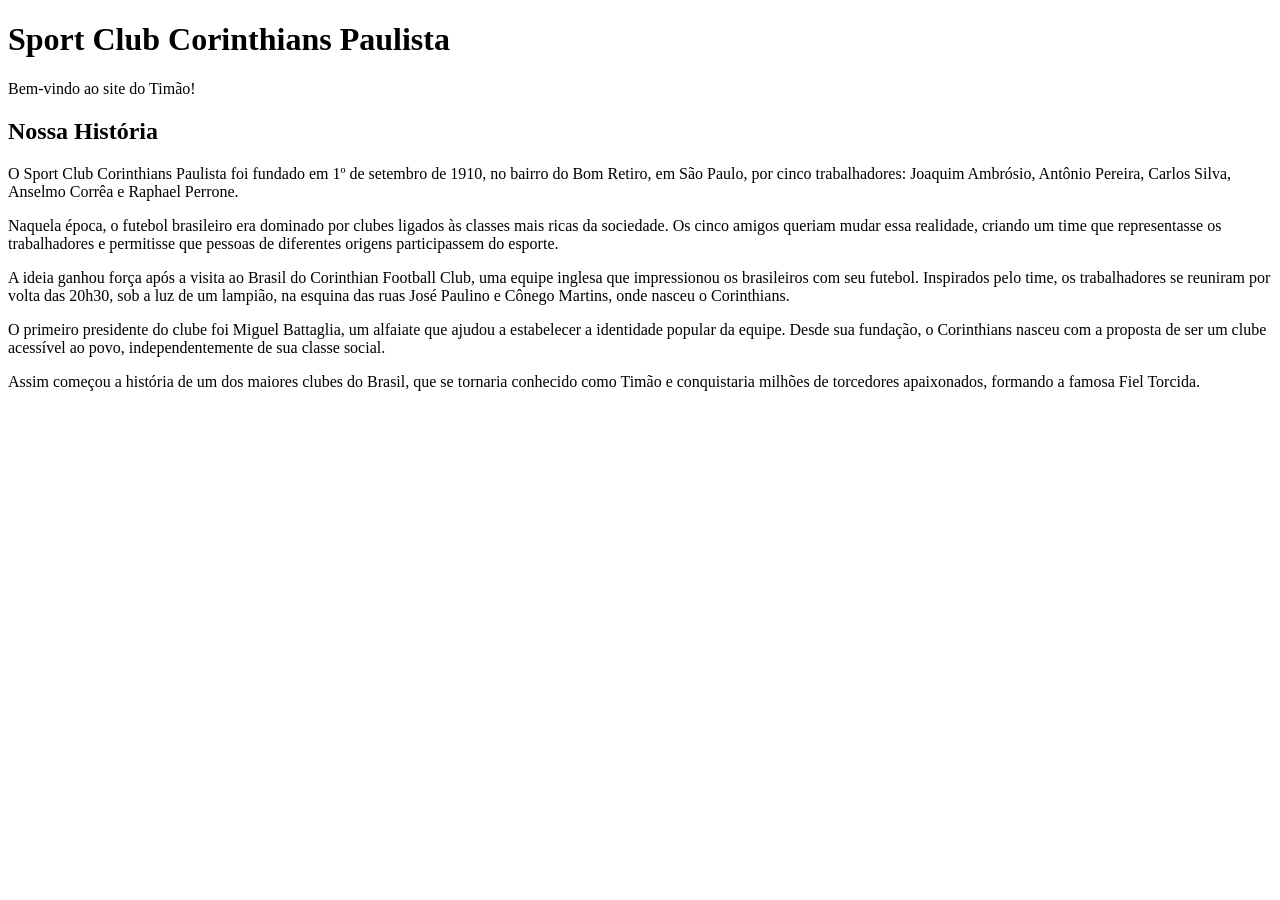
==== index.html @ 3bcf7e51 "Add Corinthians foundation history" ====
<!DOCTYPE html>
<html lang="pt-BR">
<head>
  <meta charset="UTF-8">
  <title>Meu Corinthians</title>
</head>
<body>
<h1>Sport Club Corinthians Paulista</h1>
<p>Bem-vindo ao site do Timão!</p>
<h2>Nossa História</h2>
<p>O Sport Club Corinthians Paulista foi fundado em 1º de
  setembro de 1910, no bairro do Bom Retiro, em São Paulo, por cinco trabalhadores:
  Joaquim Ambrósio, Antônio Pereira, Carlos Silva, Anselmo Corrêa e Raphael Perrone.</p>
<p>Naquela época, o futebol brasileiro era dominado por clubes ligados às classes
  mais ricas da sociedade. Os cinco amigos queriam mudar essa realidade, criando um time que
  representasse os trabalhadores e permitisse que pessoas de diferentes origens participassem do
  esporte.</p>
<p>A ideia ganhou força após a visita ao Brasil do Corinthian Football Club, uma equipe inglesa
  que impressionou os brasileiros com seu futebol. Inspirados pelo time, os trabalhadores se
  reuniram por volta das 20h30, sob a luz de um lampião, na esquina das ruas José Paulino e
  Cônego Martins, onde nasceu o Corinthians.</p>
<p>O primeiro presidente do clube foi Miguel Battaglia, um alfaiate que ajudou a estabelecer a
  identidade popular da equipe. Desde sua fundação, o Corinthians nasceu com a proposta de ser um
  clube acessível ao povo, independentemente de sua classe social.</p>
<p>Assim começou a história de um dos maiores clubes do Brasil, que se tornaria conhecido como Timão e
  conquistaria milhões de torcedores apaixonados, formando a famosa Fiel Torcida.</p>
</body>
</html>
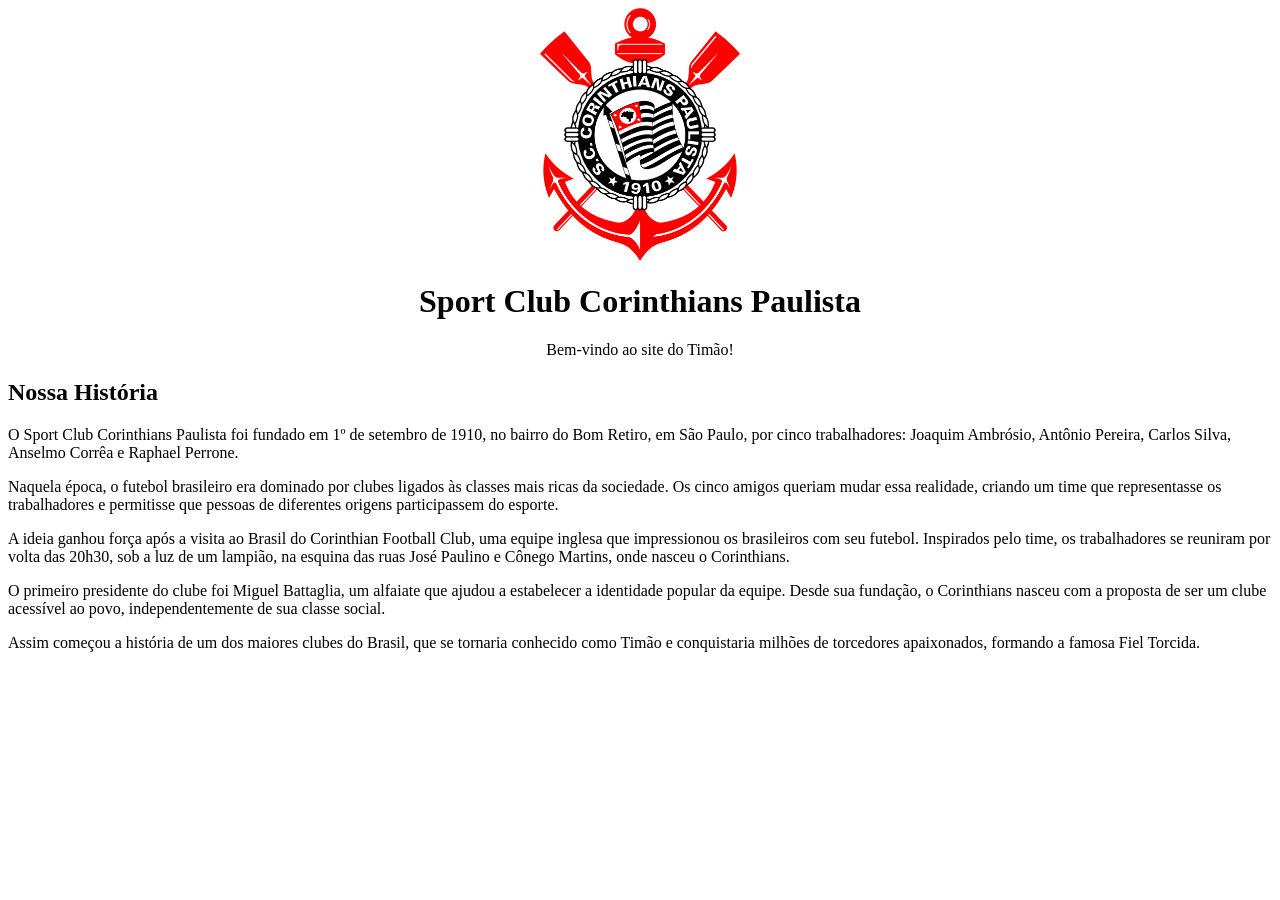
==== commit 448a26da: "Add Corinthians logo and center layout" ====
--- a/index.html
+++ b/index.html
@@ -5,8 +5,12 @@
   <title>Meu Corinthians</title>
 </head>
 <body>
-<h1>Sport Club Corinthians Paulista</h1>
-<p>Bem-vindo ao site do Timão!</p>
+<img src="img/corinthians.png"
+     alt="Escudo do Corinthians"
+     width="200"
+     style="display: block; margin: 0 auto;">
+<h1 style="text-align: center;">Sport Club Corinthians Paulista</h1>
+<p style="text-align: center;">Bem-vindo ao site do Timão!</p>
 <h2>Nossa História</h2>
 <p>O Sport Club Corinthians Paulista foi fundado em 1º de
   setembro de 1910, no bairro do Bom Retiro, em São Paulo, por cinco trabalhadores:
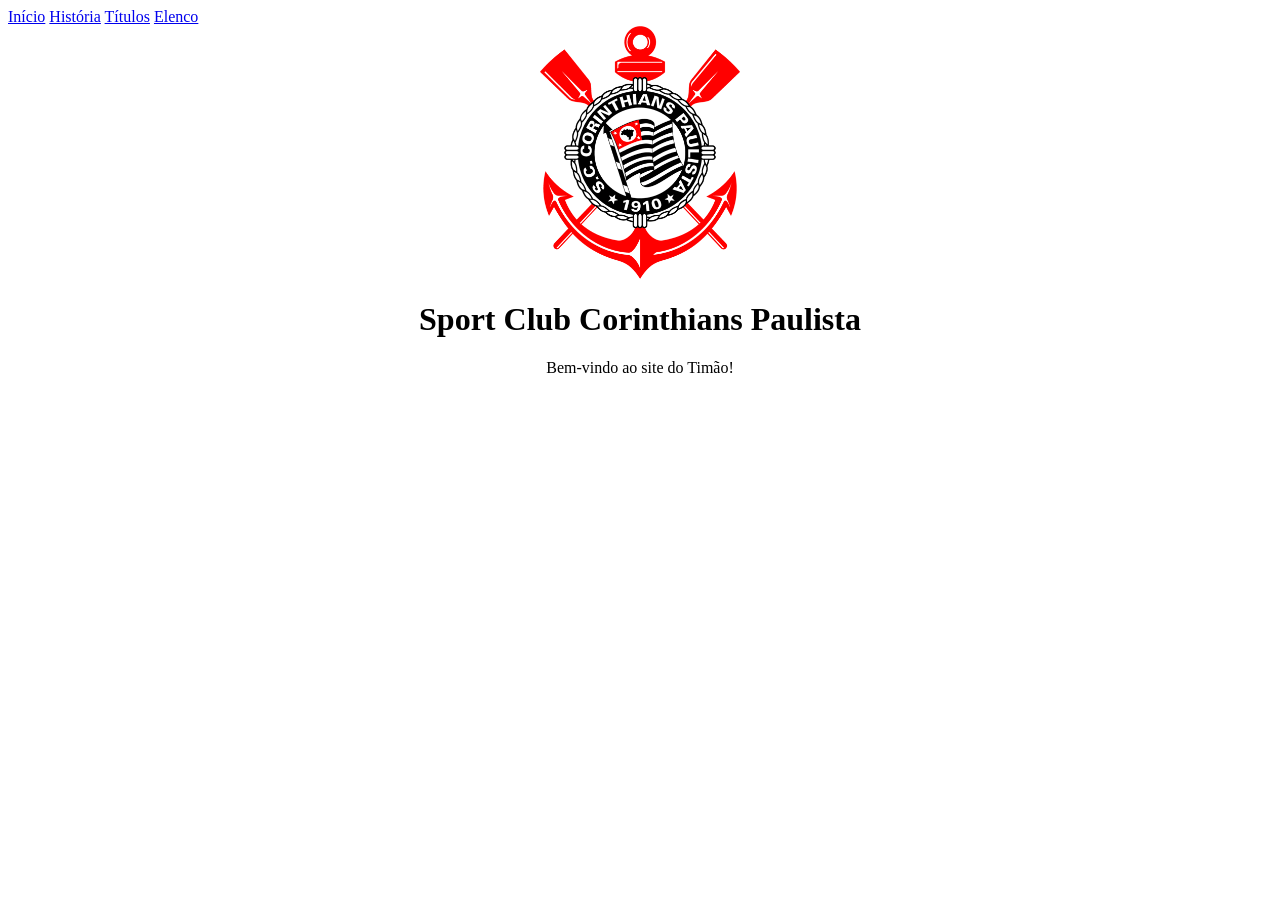
==== commit 2a65850c: "Update Corinthians website" ====
--- a/index.html
+++ b/index.html
@@ -5,28 +5,17 @@
   <title>Meu Corinthians</title>
 </head>
 <body>
+<nav>
+  <a href="index.html">Início</a>
+  <a href="historia.html">História</a>
+  <a href="titulos.html">Títulos</a>
+  <a href="elenco.html">Elenco</a>
+</nav>
 <img src="img/corinthians.png"
      alt="Escudo do Corinthians"
      width="200"
      style="display: block; margin: 0 auto;">
 <h1 style="text-align: center;">Sport Club Corinthians Paulista</h1>
 <p style="text-align: center;">Bem-vindo ao site do Timão!</p>
-<h2>Nossa História</h2>
-<p>O Sport Club Corinthians Paulista foi fundado em 1º de
-  setembro de 1910, no bairro do Bom Retiro, em São Paulo, por cinco trabalhadores:
-  Joaquim Ambrósio, Antônio Pereira, Carlos Silva, Anselmo Corrêa e Raphael Perrone.</p>
-<p>Naquela época, o futebol brasileiro era dominado por clubes ligados às classes
-  mais ricas da sociedade. Os cinco amigos queriam mudar essa realidade, criando um time que
-  representasse os trabalhadores e permitisse que pessoas de diferentes origens participassem do
-  esporte.</p>
-<p>A ideia ganhou força após a visita ao Brasil do Corinthian Football Club, uma equipe inglesa
-  que impressionou os brasileiros com seu futebol. Inspirados pelo time, os trabalhadores se
-  reuniram por volta das 20h30, sob a luz de um lampião, na esquina das ruas José Paulino e
-  Cônego Martins, onde nasceu o Corinthians.</p>
-<p>O primeiro presidente do clube foi Miguel Battaglia, um alfaiate que ajudou a estabelecer a
-  identidade popular da equipe. Desde sua fundação, o Corinthians nasceu com a proposta de ser um
-  clube acessível ao povo, independentemente de sua classe social.</p>
-<p>Assim começou a história de um dos maiores clubes do Brasil, que se tornaria conhecido como Timão e
-  conquistaria milhões de torcedores apaixonados, formando a famosa Fiel Torcida.</p>
 </body>
 </html>
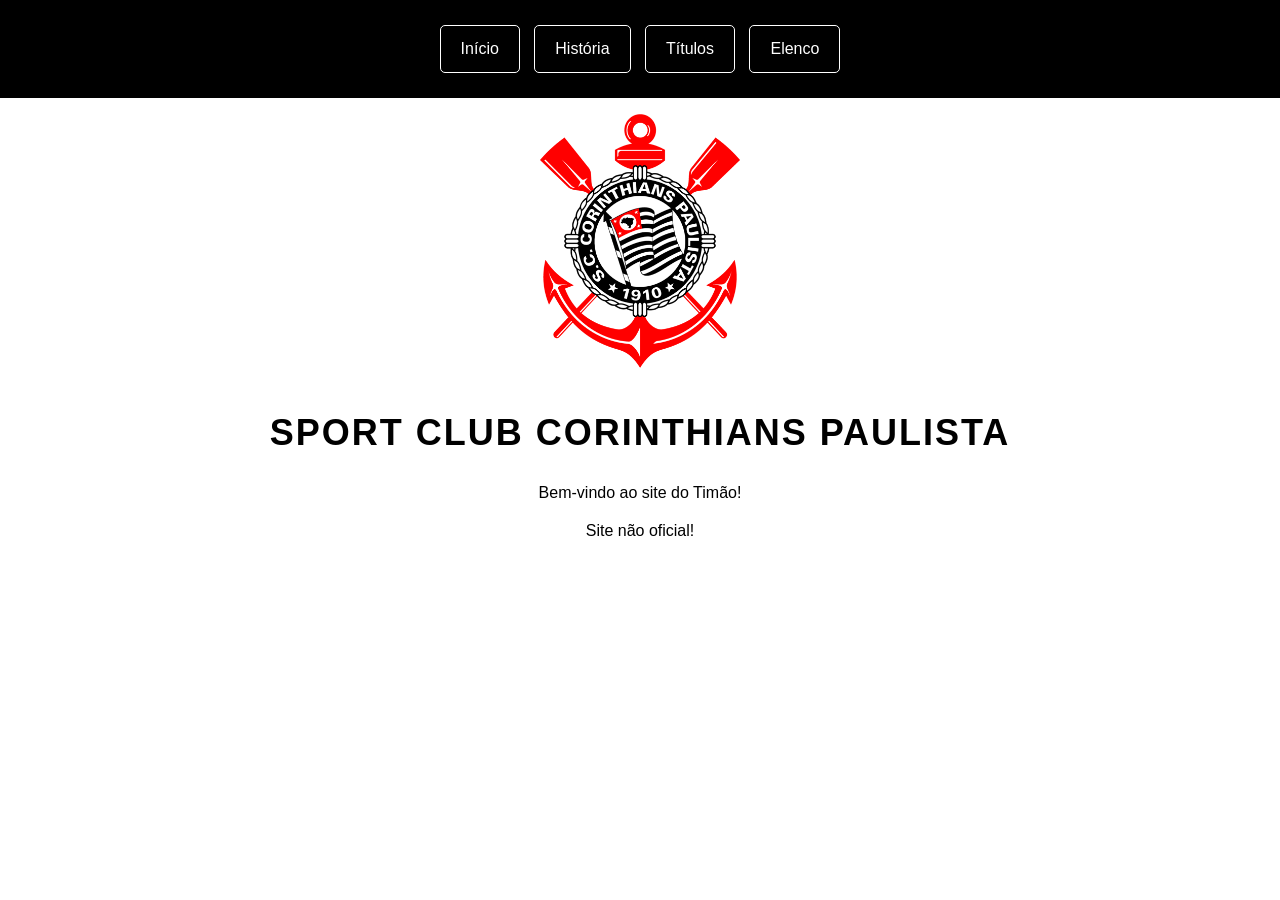
==== commit c1c6d75c: "Update Corinthians website 2.0" ====
--- a/index.html
+++ b/index.html
@@ -1,9 +1,11 @@
 <!DOCTYPE html>
 <html lang="pt-BR">
 <head>
+  <link rel="stylesheet" href="css/style.css">
   <meta charset="UTF-8">
   <title>Meu Corinthians</title>
 </head>
+
 <body>
 <nav>
   <a href="index.html">Início</a>
@@ -11,11 +13,20 @@
   <a href="titulos.html">Títulos</a>
   <a href="elenco.html">Elenco</a>
 </nav>
+
+<p></p>
+
 <img src="img/corinthians.png"
      alt="Escudo do Corinthians"
      width="200"
      style="display: block; margin: 0 auto;">
-<h1 style="text-align: center;">Sport Club Corinthians Paulista</h1>
+
+<h1 class="titulo-principal">
+  Sport Club Corinthians Paulista
+</h1>
+
 <p style="text-align: center;">Bem-vindo ao site do Timão!</p>
+<p style="text-align: center;">Site não oficial!</p>
+
 </body>
 </html>
--- a/css/style.css
+++ b/css/style.css
@@ -0,0 +1,393 @@
+/*! HTML5 Boilerplate v9.0.1 | MIT License | https://html5boilerplate.com/ */
+
+/* main.css 3.0.0 | MIT License | https://github.com/h5bp/main.css#readme */
+/*
+ * What follows is the result of much research on cross-browser styling.
+ * Credit left inline and big thanks to Nicolas Gallagher, Jonathan Neal,
+ * Kroc Camen, and the H5BP dev community and team.
+ */
+
+/* ==========================================================================
+   Base styles: opinionated defaults
+   ========================================================================== */
+
+html {
+  color: #222;
+  font-size: 1em;
+  line-height: 1.4;
+}
+
+/*
+ * Remove text-shadow in selection highlight:
+ * https://twitter.com/miketaylr/status/12228805301
+ *
+ * Customize the background color to match your design.
+ */
+
+::-moz-selection {
+  background: #b3d4fc;
+  text-shadow: none;
+}
+
+::selection {
+  background: #b3d4fc;
+  text-shadow: none;
+}
+
+/*
+ * A better looking default horizontal rule
+ */
+
+hr {
+  display: block;
+  height: 1px;
+  border: 0;
+  border-top: 1px solid #ccc;
+  margin: 1em 0;
+  padding: 0;
+}
+
+/*
+ * Remove the gap between audio, canvas, iframes,
+ * images, videos and the bottom of their containers:
+ * https://github.com/h5bp/html5-boilerplate/issues/440
+ */
+
+audio,
+canvas,
+iframe,
+img,
+svg,
+video {
+  vertical-align: middle;
+}
+
+/*
+ * Remove default fieldset styles.
+ */
+
+fieldset {
+  border: 0;
+  margin: 0;
+  padding: 0;
+}
+
+/*
+ * Allow only vertical resizing of textareas.
+ */
+
+textarea {
+  resize: vertical;
+}
+
+/* ==========================================================================
+   Author's custom styles
+   ========================================================================== */
+body {
+  margin: 0;
+  font-family: Arial, sans-serif;
+  background-color: white;
+  color: black;
+}
+
+/* Barra de navegação */
+
+nav {
+  background-color: black;
+  padding: 20px;
+  text-align: center;
+}
+
+/* Botões do menu */
+
+nav a {
+  color: white;
+  text-decoration: none;
+  padding: 12px 20px;
+  margin: 5px;
+  border: 1px solid white;
+  border-radius: 5px;
+  display: inline-block;
+}
+
+/* Efeito ao passar o mouse */
+
+nav a:hover {
+  background-color: white;
+  color: black;
+}
+.titulo-principal {
+  text-align: center;
+  font-size: 36px;
+  font-weight: bold;
+  text-transform: uppercase;
+  letter-spacing: 2px;
+  margin-top: 40px;
+}
+
+/* ==========================================================================
+   Helper classes
+   ========================================================================== */
+
+/*
+ * Hide visually and from screen readers
+ */
+
+.hidden,
+[hidden] {
+  display: none !important;
+}
+
+/*
+ * Hide only visually, but have it available for screen readers:
+ * https://snook.ca/archives/html_and_css/hiding-content-for-accessibility
+ *
+ * 1. For long content, line feeds are not interpreted as spaces and small width
+ *    causes content to wrap 1 word per line:
+ *    https://medium.com/@jessebeach/beware-smushed-off-screen-accessible-text-5952a4c2cbfe
+ */
+
+.visually-hidden {
+  border: 0;
+  clip: rect(0, 0, 0, 0);
+  height: 1px;
+  margin: -1px;
+  overflow: hidden;
+  padding: 0;
+  position: absolute;
+  white-space: nowrap;
+  width: 1px;
+  /* 1 */
+}
+
+/*
+ * Extends the .visually-hidden class to allow the element
+ * to be focusable when navigated to via the keyboard:
+ * https://www.drupal.org/node/897638
+ */
+
+.visually-hidden.focusable:active,
+.visually-hidden.focusable:focus {
+  clip: auto;
+  height: auto;
+  margin: 0;
+  overflow: visible;
+  position: static;
+  white-space: inherit;
+  width: auto;
+}
+
+/*
+ * Hide visually and from screen readers, but maintain layout
+ */
+
+.invisible {
+  visibility: hidden;
+}
+
+/*
+ * Clearfix: contain floats
+ *
+ * The use of `table` rather than `block` is only necessary if using
+ * `::before` to contain the top-margins of child elements.
+ */
+
+.clearfix::before,
+.clearfix::after {
+  content: "";
+  display: table;
+}
+
+.clearfix::after {
+  clear: both;
+}
+
+/* ==========================================================================
+   EXAMPLE Media Queries for Responsive Design.
+   These examples override the primary ('mobile first') styles.
+   Modify as content requires.
+   ========================================================================== */
+
+@media only screen and (min-width: 35em) {
+  /* Style adjustments for viewports that meet the condition */
+}
+
+@media print,
+  (-webkit-min-device-pixel-ratio: 1.25),
+  (min-resolution: 1.25dppx),
+  (min-resolution: 120dpi) {
+  /* Style adjustments for high resolution devices */
+}
+
+/* ==========================================================================
+   Print styles.
+   Inlined to avoid the additional HTTP request:
+   https://www.phpied.com/delay-loading-your-print-css/
+   ========================================================================== */
+
+@media print {
+  *,
+  *::before,
+  *::after {
+    background: #fff !important;
+    color: #000 !important;
+    /* Black prints faster */
+    box-shadow: none !important;
+    text-shadow: none !important;
+  }
+
+  a,
+  a:visited {
+    text-decoration: underline;
+  }
+
+  a[href]::after {
+    content: " (" attr(href) ")";
+  }
+
+  abbr[title]::after {
+    content: " (" attr(title) ")";
+  }
+
+  /*
+   * Don't show links that are fragment identifiers,
+   * or use the `javascript:` pseudo protocol
+   */
+  a[href^="#"]::after,
+  a[href^="javascript:"]::after {
+    content: "";
+  }
+
+  pre {
+    white-space: pre-wrap !important;
+  }
+
+  pre,
+  blockquote {
+    border: 1px solid #999;
+    page-break-inside: avoid;
+  }
+
+  tr,
+  img {
+    page-break-inside: avoid;
+  }
+
+  p,
+  h2,
+  h3 {
+    orphans: 3;
+    widows: 3;
+  }
+
+  h2,
+  h3 {
+    page-break-after: avoid;
+  }
+}
+
+
+/* ==================================
+   PAGINA DE HISTORIA DO CORINTHIANS
+   ================================== */
+
+/* Fundo geral da pagina */
+
+.historia {
+  background-color: #f2f2f2;
+  min-height: 100vh;
+  padding-bottom: 60px;
+}
+
+/* Cabecalho da historia */
+
+.historia-header {
+  background-image: linear-gradient(rgba(0, 0, 0, 0.65), rgba(0, 0, 0, 0.65)),
+  url("../img/torcida.jpg");
+  background-size: cover;
+  background-position: center;
+  background-repeat: no-repeat;
+  color: white;
+  text-align: center;
+  padding: 120px 20px;
+}
+
+.historia-header h1 {
+  font-size: 42px;
+  margin-bottom: 15px;
+}
+
+.historia-header p {
+  color: #cccccc;
+  font-size: 18px;
+}
+
+/* Caixa branca que contem os textos */
+
+.historia-conteudo {
+  max-width: 900px;
+  margin: 40px auto;
+  padding: 35px;
+  background-color: white;
+  border-radius: 10px;
+  box-sizing: border-box;
+}
+
+/* Cada secao da historia */
+
+.historia-conteudo section {
+  padding: 25px 0;
+  border-bottom: 1px solid #dddddd;
+}
+
+/* Remove a linha da ultima secao */
+
+.historia-conteudo section:last-child {
+  border-bottom: none;
+}
+
+/* Titulos dos subtopicos */
+
+.historia-conteudo h2 {
+  font-size: 25px;
+  color: #171717;
+  border-left: 4px solid #c8102e;
+  padding-left: 15px;
+  margin-bottom: 20px;
+}
+
+/* Paragrafos da historia */
+
+.historia-conteudo p {
+  font-size: 17px;
+  line-height: 1.8;
+  color: #444444;
+  text-align: left;
+}
+
+/* Adaptacao para celulares */
+
+@media (max-width: 600px) {
+
+  .historia-header {
+    padding: 40px 15px;
+  }
+
+  .historia-header h1 {
+    font-size: 30px;
+  }
+
+  .historia-conteudo {
+    margin: 20px 12px;
+    padding: 20px;
+  }
+
+  .historia-conteudo h2 {
+    font-size: 21px;
+  }
+
+  .historia-conteudo p {
+    font-size: 16px;
+  }
+}
+
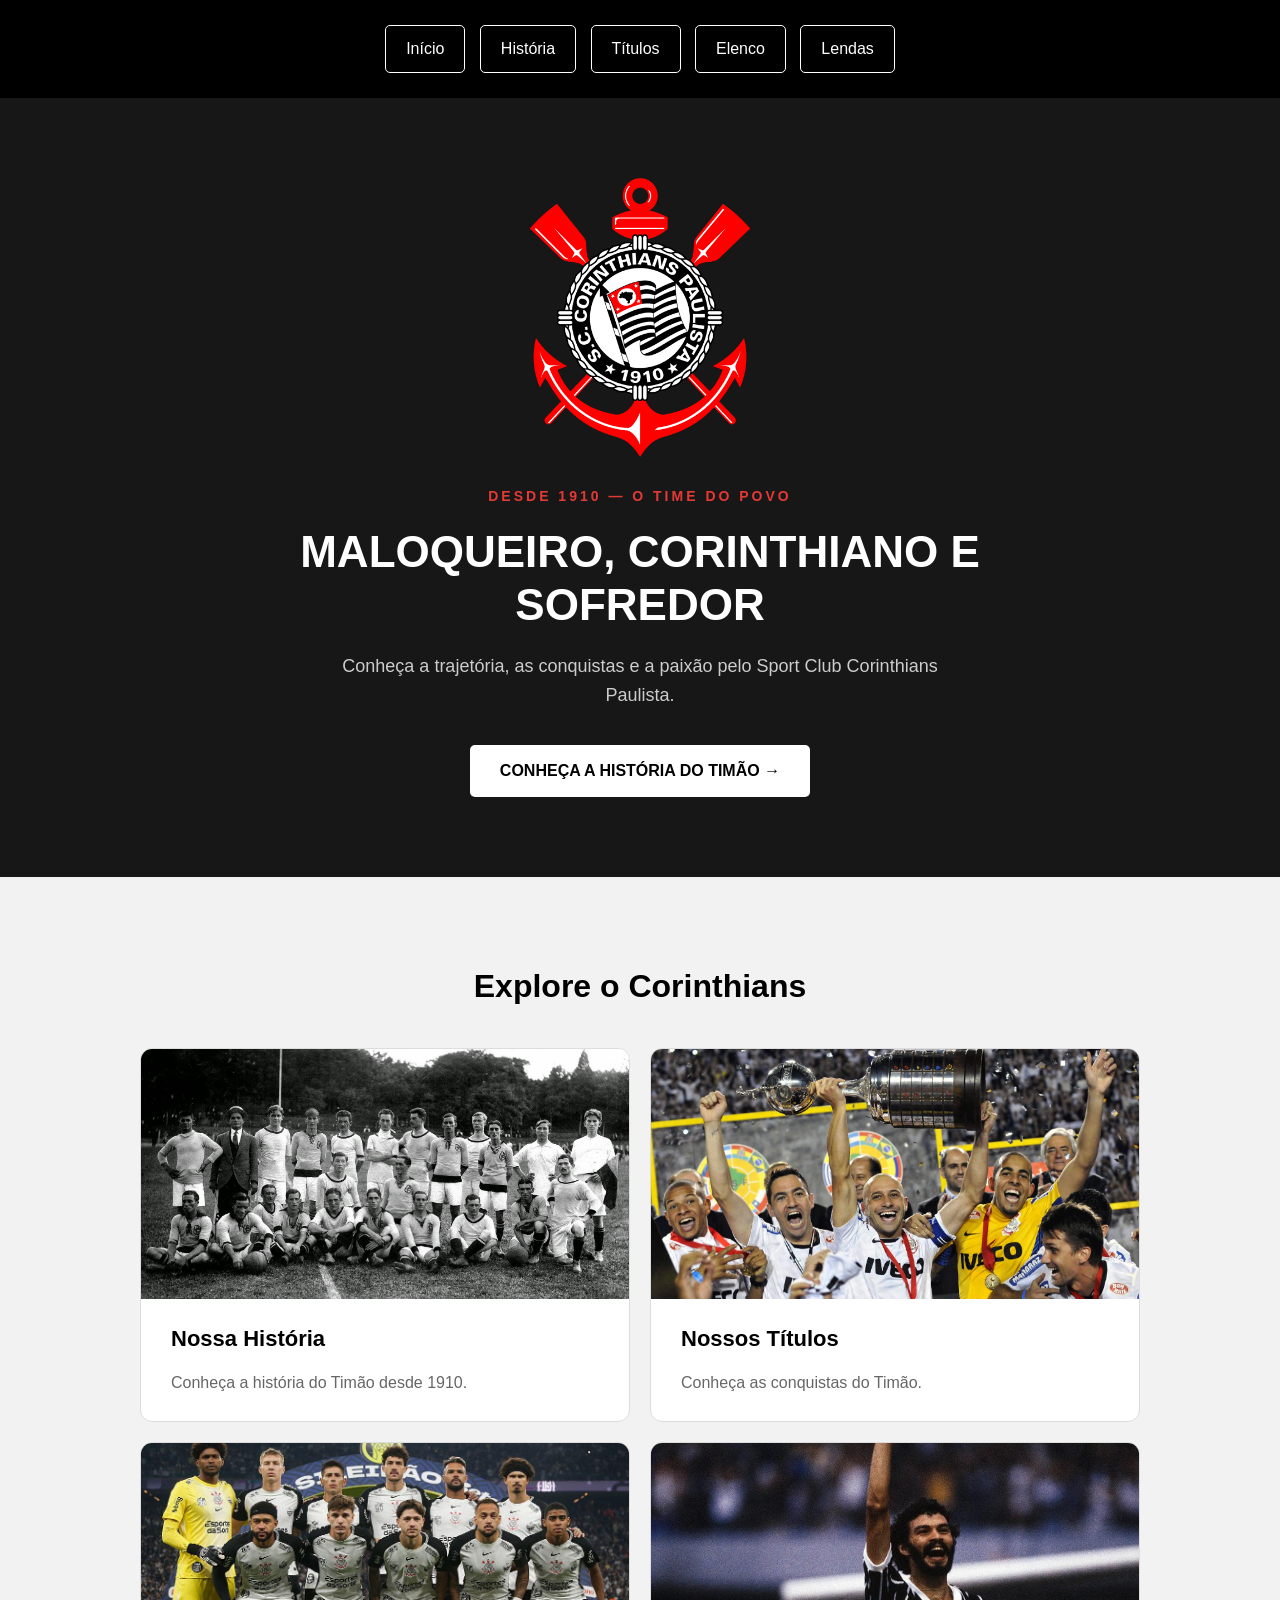
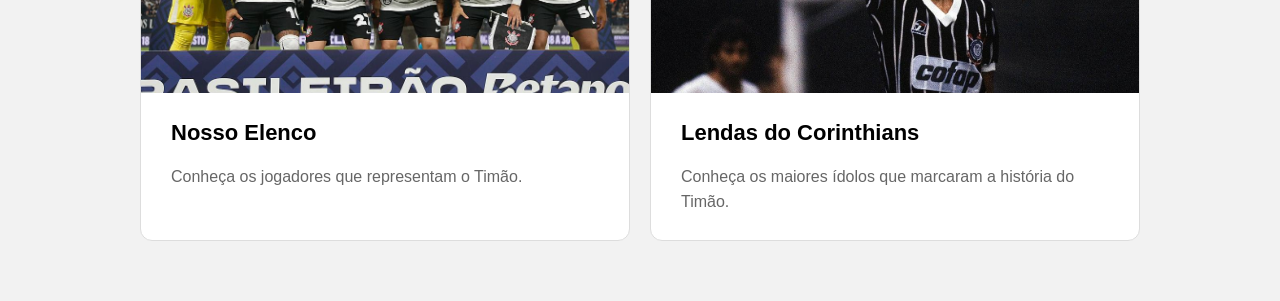
==== commit f7ac977d: "Improve homepage with image cards and CSS" ====
--- a/index.html
+++ b/index.html
@@ -12,21 +12,88 @@
   <a href="historia.html">História</a>
   <a href="titulos.html">Títulos</a>
   <a href="elenco.html">Elenco</a>
+  <a href="elenco.html">Lendas</a>
 </nav>
 
-<p></p>
+<main>
 
-<img src="img/corinthians.png"
-     alt="Escudo do Corinthians"
-     width="200"
-     style="display: block; margin: 0 auto;">
+  <section class="hero">
 
-<h1 class="titulo-principal">
-  Sport Club Corinthians Paulista
-</h1>
+    <img src="img/corinthians.png"
+         alt="Escudo do Corinthians"
+         class="hero-logo">
 
-<p style="text-align: center;">Bem-vindo ao site do Timão!</p>
-<p style="text-align: center;">Site não oficial!</p>
+    <p class="hero-subtitulo">
+      DESDE 1910 — O TIME DO POVO
+    </p>
 
-</body>
-</html>
+    <h1>MALOQUEIRO, CORINTHIANO E SOFREDOR</h1>
+
+    <p class="hero-descricao">
+      Conheça a trajetória, as conquistas e
+      a paixão pelo Sport Club Corinthians Paulista.
+    </p>
+
+    <a href="historia.html" class="hero-botao">
+      CONHEÇA A HISTÓRIA DO TIMÃO →
+    </a>
+
+  </section>
+
+  <section class="cards">
+
+    <h2>Explore o Corinthians</h2>
+
+    <div class="cards-grid">
+    <a href="historia.html" class="card">
+
+      <img src="img/historia.jpeg"
+           alt="Fotografia histórica do Corinthians"
+           class="card-imagem">
+
+      <div class="card-conteudo">
+        <h3>Nossa História</h3>
+        <p>Conheça a história do Timão desde 1910.</p>
+      </div>
+    </a>
+
+    <a href="titulos.html" class="card">
+
+      <img src="img/titulos.jpg"
+           alt="Conquista do Corinthians"
+           class="card-imagem">
+
+      <div class="card-conteudo">
+        <h3>Nossos Títulos</h3>
+        <p>Conheça as conquistas do Timão.</p>
+      </div>
+    </a>
+
+    <a href="elenco.html" class="card">
+
+      <img src="img/elenco.jpg"
+           alt="Elenco 2026 do Corinthians"
+           class="card-imagem">
+
+      <div class="card-conteudo">
+        <h3>Nosso Elenco</h3>
+        <p>Conheça os jogadores que representam o Timão.</p>
+      </div>
+    </a>
+
+    <a href="lendas.html" class="card">
+
+      <img src="img/lendas.jpg"
+           alt="Socrátes lenda do Corinthians"
+           class="card-imagem">
+
+      <div class="card-conteudo">
+        <h3>Lendas do Corinthians</h3>
+        <p>Conheça os maiores ídolos que marcaram a história do Timão.</p>
+      </div>
+    </a>
+
+    </div>
+
+  </section>
+</main>
--- a/css/style.css
+++ b/css/style.css
@@ -391,3 +391,169 @@
   }
 }
 
+/* ===========================
+   HOME - HERO SECTION
+   =========================== */
+
+.hero {
+  background-color: #171717;
+  color: white;
+  text-align: center;
+  padding: 80px 20px;
+  min-height: 500px;
+}
+
+/* Escudo */
+
+.hero-logo {
+  width: 220px;
+  height: auto;
+  display: block;
+  margin: 0 auto 30px;
+}
+
+/* Texto pequeno acima do titulo */
+
+.hero-subtitulo {
+  color: #e53935;
+  font-size: 14px;
+  font-weight: bold;
+  letter-spacing: 3px;
+}
+
+/* Titulo principal */
+
+.hero h1 {
+  font-size: 44px;
+  max-width: 750px;
+  margin: 20px auto;
+  line-height: 1.2;
+}
+
+/* Descricao */
+
+.hero-descricao {
+  color: #cccccc;
+  font-size: 18px;
+  max-width: 600px;
+  margin: 20px auto 35px;
+  line-height: 1.6;
+}
+
+/* Botao */
+
+.hero-botao {
+  display: inline-block;
+  background-color: white;
+  color: black;
+  padding: 15px 30px;
+  text-decoration: none;
+  font-weight: bold;
+  border-radius: 5px;
+  transition: 0.3s;
+}
+
+/* Efeito quando o mouse passa */
+
+.hero-botao:hover {
+  background-color: #c8102e;
+  color: white;
+}
+
+
+/* =========================
+   CARDS DO CORINTHIANS
+   ========================= */
+
+.cards {
+  background-color: #f2f2f2;
+  padding: 60px 20px;
+}
+
+.cards h2 {
+  text-align: center;
+  font-size: 32px;
+  margin-bottom: 40px;
+}
+
+.cards-grid {
+  display: grid;
+  grid-template-columns: repeat(2, 1fr);
+  gap: 20px;
+  max-width: 1000px;
+  margin: 0 auto;
+}
+
+
+/* ==========================
+   CARDS DO CORINTHIANS
+   ========================== */
+
+.card {
+  display: block;
+  background-color: white;
+  padding: 0;
+  border-radius: 12px;
+  text-decoration: none;
+  color: black;
+  border: 1px solid #dddddd;
+  overflow: hidden;
+  transition: 0.3s;
+}
+
+/* Imagem na parte superior */
+
+.card-imagem {
+  display: block;
+  width: 100%;
+  height: 250px;
+  object-fit: cover;
+  object-position: center;
+}
+
+/* Conteúdo abaixo da imagem */
+
+.card-conteudo {
+  padding: 25px 30px;
+}
+
+/* Título dos cartões */
+
+.card h3 {
+  font-size: 22px;
+  margin-top: 0;
+  margin-bottom: 15px;
+}
+
+/* Descrição dos cartões */
+
+.card p {
+  color: #666666;
+  font-size: 16px;
+  line-height: 1.6;
+  margin: 0;
+}
+
+/* Efeito ao passar o mouse */
+
+.card:hover {
+  transform: translateY(-5px);
+  box-shadow: 0 8px 20px rgba(0, 0, 0, 0.15);
+  border-color: #c8102e;
+}
+
+/* Responsividade para celulares */
+
+@media (max-width: 600px) {
+  .cards-grid {
+    grid-template-columns: 1fr;
+  }
+
+  .card-imagem {
+    height: 200px;
+  }
+
+  .card-conteudo {
+    padding: 20px;
+  }
+}
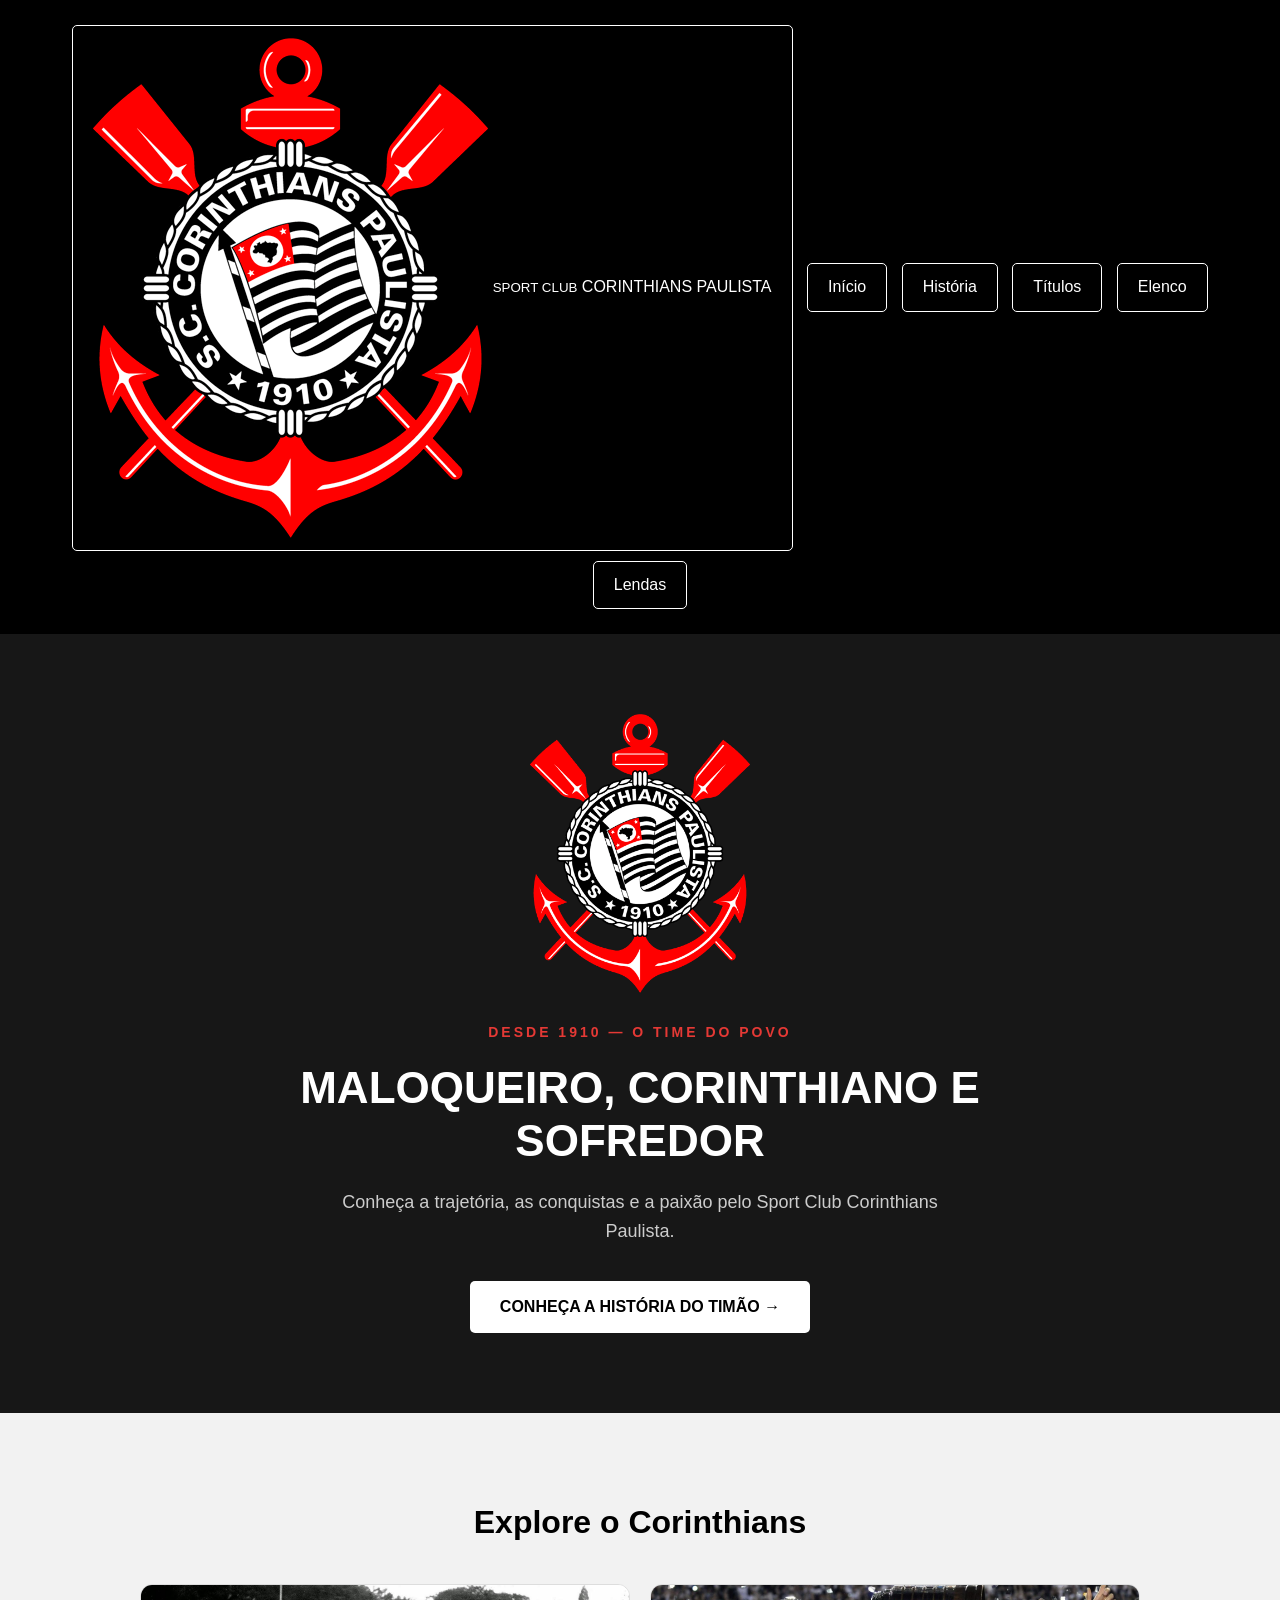
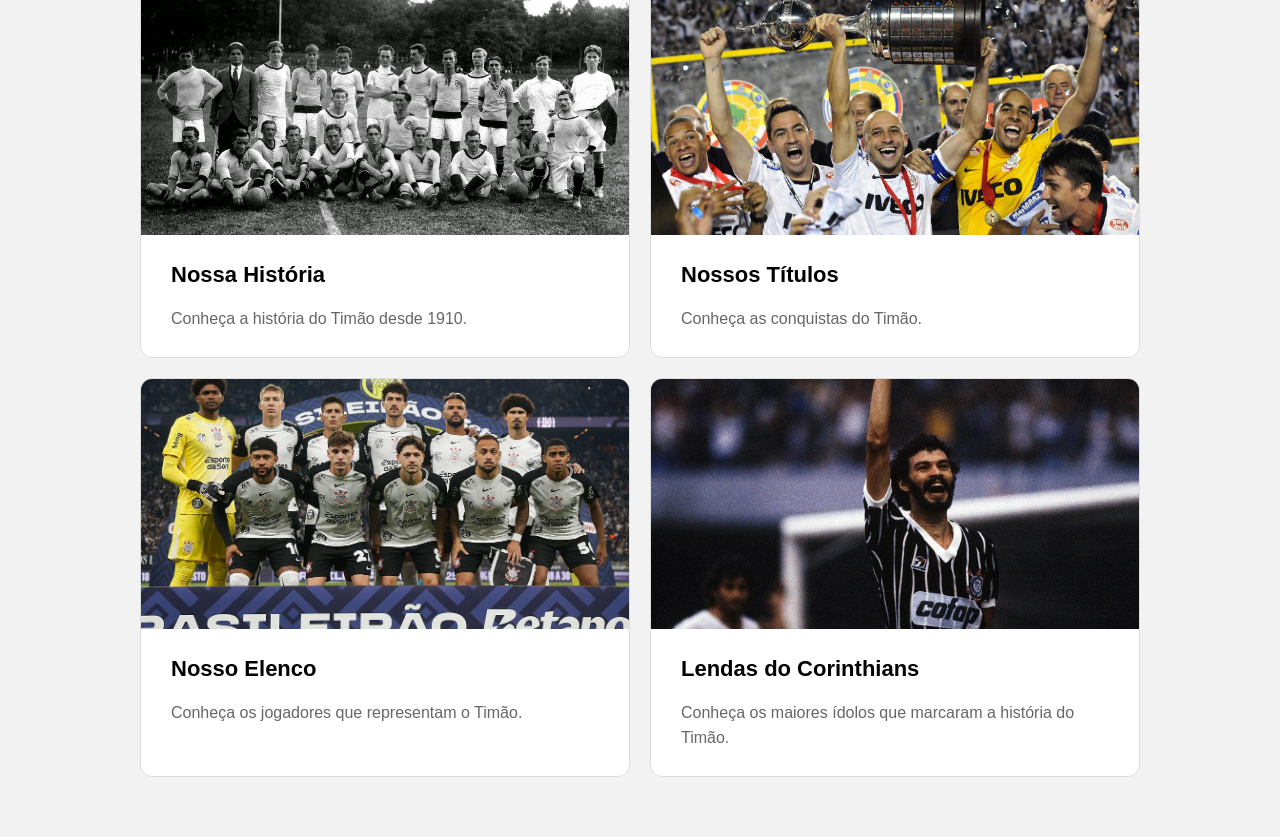
==== commit 44d38a50: "Improve Header" ====
--- a/index.html
+++ b/index.html
@@ -1,18 +1,31 @@
 <!DOCTYPE html>
 <html lang="pt-BR">
 <head>
+  <meta charset="UTF-8">
+  <meta name="viewport" content="width=device-width, initial-scale=1.0">
+  <title>Meu Corinthians</title>
   <link rel="stylesheet" href="css/style.css">
-  <meta charset="UTF-8">
-  <title>Meu Corinthians</title>
 </head>
 
 <body>
-<nav>
+
+<nav class="menu-principal">
+
+  <a href="index.html" class="menu-logo">
+    <img src="img/corinthians.png"
+         alt="Escudo do Corinthians">
+
+    <span class="menu-nome">
+            <small>SPORT CLUB</small>
+            <span>CORINTHIANS PAULISTA</span>
+        </span>
+  </a>
+
   <a href="index.html">Início</a>
   <a href="historia.html">História</a>
   <a href="titulos.html">Títulos</a>
   <a href="elenco.html">Elenco</a>
-  <a href="elenco.html">Lendas</a>
+  <a href="lendas.html">Lendas</a>
 </nav>
 
 <main>
@@ -49,7 +62,8 @@
 
       <img src="img/historia.jpeg"
            alt="Fotografia histórica do Corinthians"
-           class="card-imagem">
+           class="card-imagem"
+           loading="lazy">
 
       <div class="card-conteudo">
         <h3>Nossa História</h3>
@@ -61,7 +75,8 @@
 
       <img src="img/titulos.jpg"
            alt="Conquista do Corinthians"
-           class="card-imagem">
+           class="card-imagem"
+           loading="lazy">
 
       <div class="card-conteudo">
         <h3>Nossos Títulos</h3>
@@ -73,7 +88,8 @@
 
       <img src="img/elenco.jpg"
            alt="Elenco 2026 do Corinthians"
-           class="card-imagem">
+           class="card-imagem"
+           loading="lazy">
 
       <div class="card-conteudo">
         <h3>Nosso Elenco</h3>
@@ -85,7 +101,8 @@
 
       <img src="img/lendas.jpg"
            alt="Socrátes lenda do Corinthians"
-           class="card-imagem">
+           class="card-imagem"
+           loading="lazy">
 
       <div class="card-conteudo">
         <h3>Lendas do Corinthians</h3>
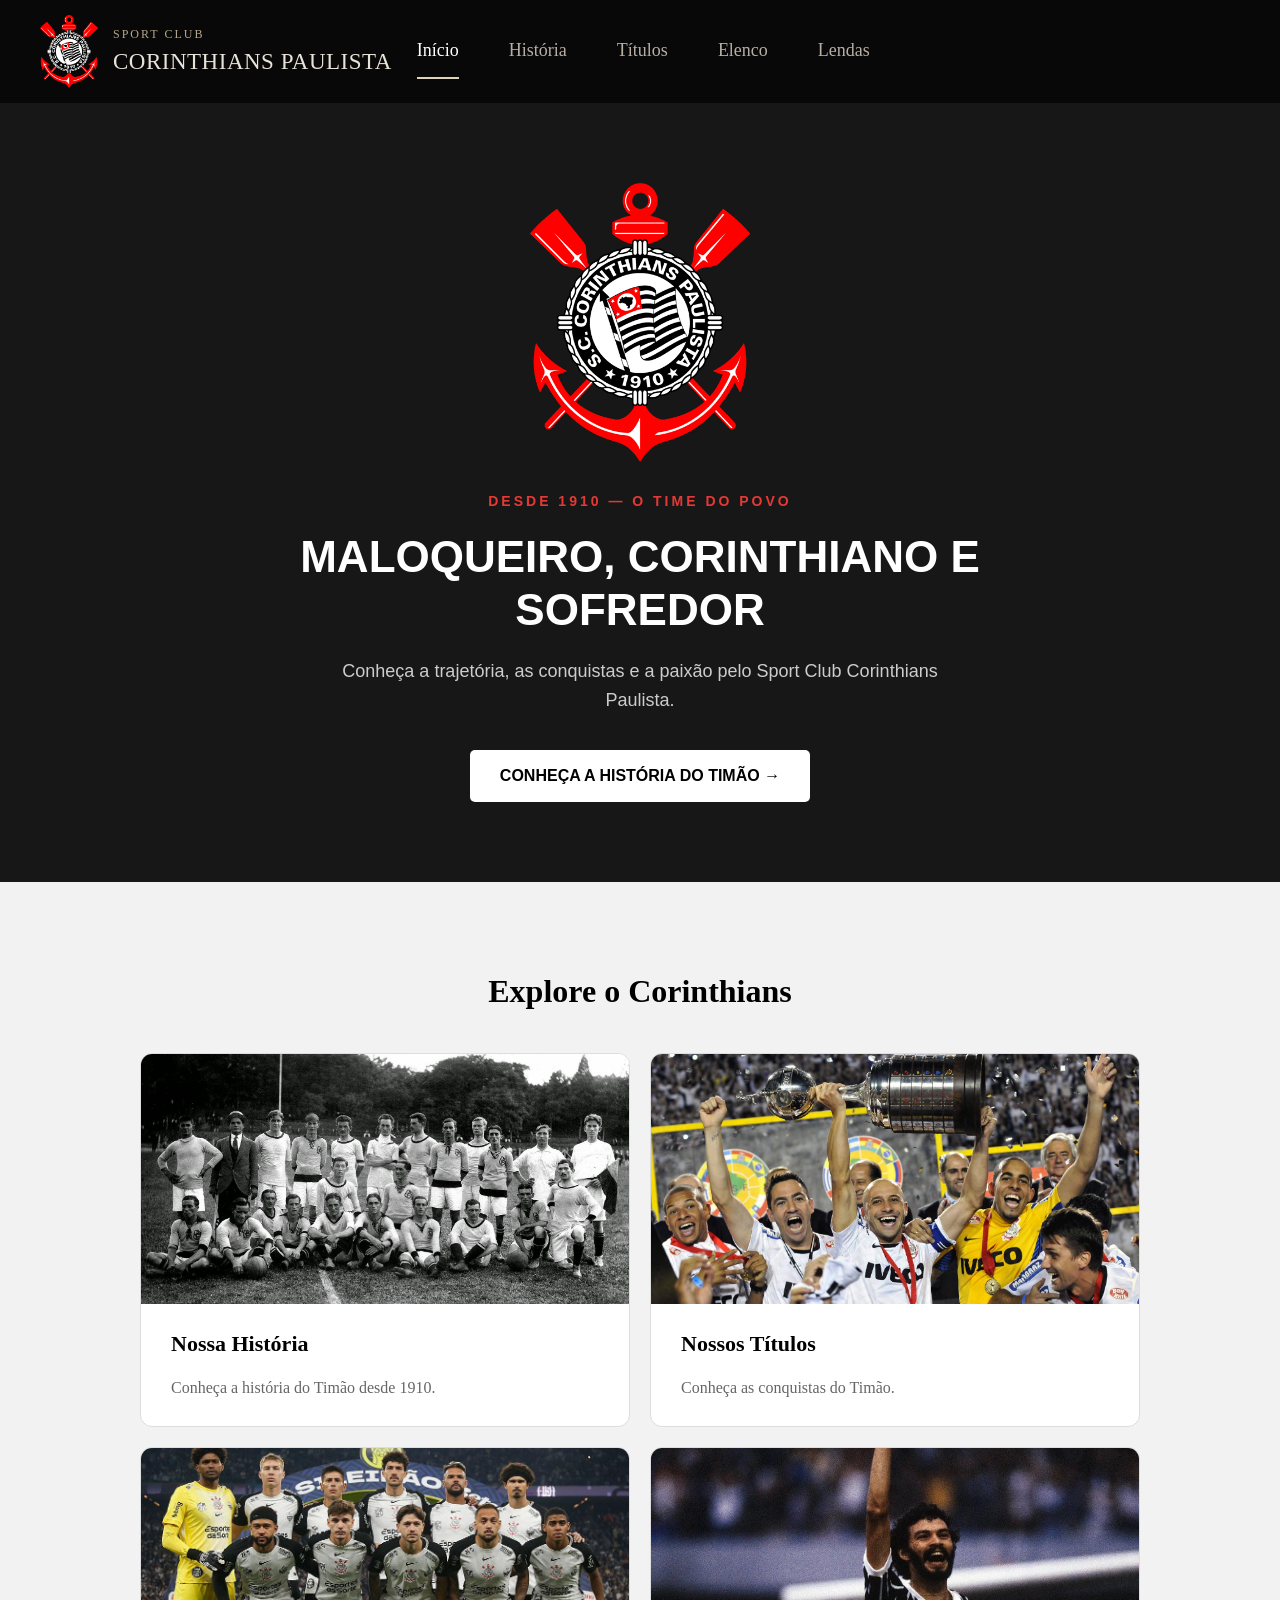
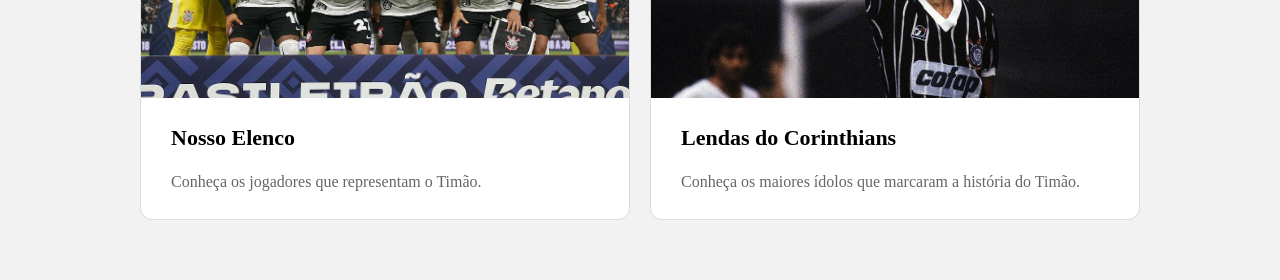
==== commit fae2729a: "Fixes, Header improvement, font change" ====
--- a/index.html
+++ b/index.html
@@ -21,11 +21,13 @@
         </span>
   </a>
 
-  <a href="index.html">Início</a>
-  <a href="historia.html">História</a>
-  <a href="titulos.html">Títulos</a>
-  <a href="elenco.html">Elenco</a>
-  <a href="lendas.html">Lendas</a>
+  <div class="menu-links">
+    <a href="index.html" class="ativo">Início</a>
+    <a href="historia.html">História</a>
+    <a href="titulos.html">Títulos</a>
+    <a href="elenco.html">Elenco</a>
+    <a href="lendas.html">Lendas</a>
+  </div>
 </nav>
 
 <main>
@@ -114,3 +116,4 @@
 
   </section>
 </main>
+
--- a/css/style.css
+++ b/css/style.css
@@ -92,30 +92,102 @@
 
 /* Barra de navegação */
 
-nav {
-  background-color: black;
-  padding: 20px;
-  text-align: center;
-}
-
-/* Botões do menu */
-
-nav a {
+.menu-principal {
+  display: grid;
+  grid-template-columns: 1fr auto 1fr;
+  align-items: center;
+  gap: 25px;
+
+  background-color: #080808;
+  padding: 15px 40px;
+  min-height: 75px;
+  box-sizing: border-box;
+}
+
+/* Escudo e nome do Corinthians */
+
+.menu-logo {
+  display: flex;
+  align-items: center;
+  gap: 15px;
+
+  text-decoration: none;
+  color: #e8e3da;
+  white-space: nowrap;
+}
+
+.menu-logo img {
+  width: 58px;
+  height: auto;
+}
+
+.menu-nome {
+  display: flex;
+  flex-direction: column;
+
+  font-family: Georgia, serif;
+  font-size: 23px;
+  letter-spacing: 0.5px;
+}
+
+.menu-nome small {
+  color: #b7a68a;
+  font-size: 12px;
+  letter-spacing: 2px;
+  margin-bottom: 3px;
+}
+
+/* Links de navegacao */
+
+.menu-links {
+  display: flex;
+  align-items: center;
+  justify-content: center;
+  gap: 50px;
+}
+
+.menu-links a {
+  color: #b8afa4;
+  font-family: Georgia, serif;
+  font-size: 18px;
+  text-decoration: none;
+
+  padding: 14px 0;
+  border-bottom: 2px solid transparent;
+  white-space: nowrap;
+  transition: 0.3s;
+}
+
+/* Efeito ao passar o mouse */
+
+.menu-links a:hover {
   color: white;
-  text-decoration: none;
-  padding: 12px 20px;
-  margin: 5px;
-  border: 1px solid white;
-  border-radius: 5px;
-  display: inline-block;
-}
-
-/* Efeito ao passar o mouse */
-
-nav a:hover {
-  background-color: white;
-  color: black;
-}
+  border-bottom-color: #dfd2bd;
+}
+
+/* Pagina selecionada */
+
+.menu-links a.ativo {
+  color: white;
+  border-bottom-color: #dfd2bd;
+}
+
+/* Tablets e telas menores */
+
+@media (max-width: 1150px) {
+
+  .menu-principal {
+    grid-template-columns: 1fr;
+    justify-items: center;
+    padding: 20px;
+  }
+
+  .menu-links {
+    flex-wrap: wrap;
+    gap: 15px 30px;
+  }
+}
+
 .titulo-principal {
   text-align: center;
   font-size: 36px;
@@ -310,6 +382,7 @@
   color: white;
   text-align: center;
   padding: 120px 20px;
+  font-family: Georgia, serif;
 }
 
 .historia-header h1 {
@@ -354,6 +427,7 @@
   border-left: 4px solid #c8102e;
   padding-left: 15px;
   margin-bottom: 20px;
+  font-family: Georgia, serif;
 }
 
 /* Paragrafos da historia */
@@ -474,6 +548,7 @@
   text-align: center;
   font-size: 32px;
   margin-bottom: 40px;
+  font-family: Georgia, serif;
 }
 
 .cards-grid {
@@ -499,6 +574,7 @@
   border: 1px solid #dddddd;
   overflow: hidden;
   transition: 0.3s;
+  font-family: Georgia, serif;
 }
 
 /* Imagem na parte superior */
